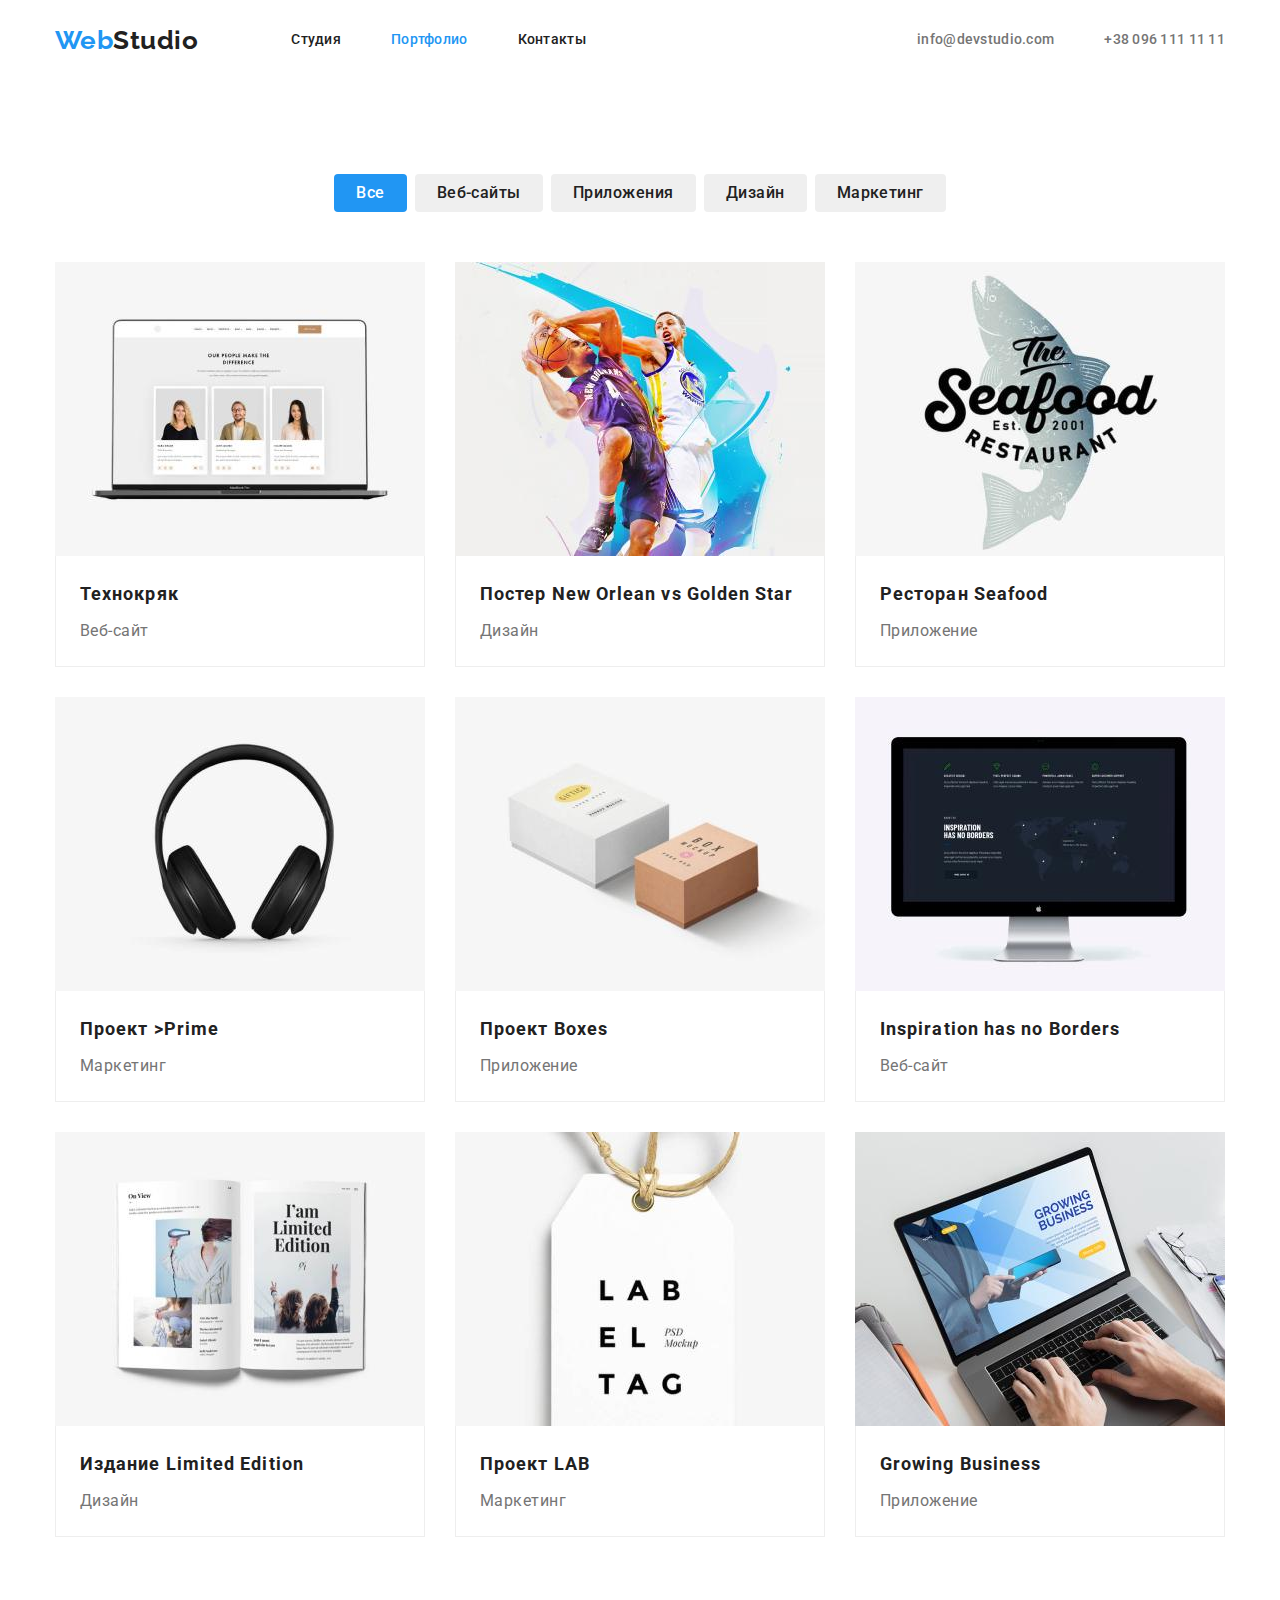
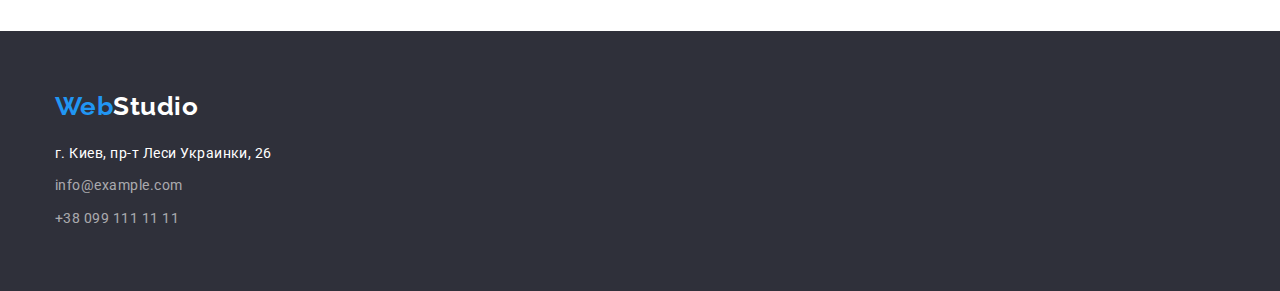
==== portfolio.html @ e7c5a392 "Add projects files" ====
<!DOCTYPE html>
<html lang="ru">
<head>
    <meta charset="UTF-8">
    <meta http-equiv="X-UA-Compatible" content="IE=edge">
    <meta name="viewport" content="width=device-width, initial-scale=1.0">
    <title>Веб студия. Портфолио</title>
    <link rel="preconnect" href="https://fonts.googleapis.com">
    <link rel="preconnect" href="https://fonts.gstatic.com" crossorigin>
    <link href="https://fonts.googleapis.com/css2?family=Raleway:wght@700&family=Roboto:wght@400;500;700&display=swap" rel="stylesheet">
    <link rel="stylesheet" href="./css/styles.css">
</head>
<body>
    <header class="nav">
        <nav class="container"> 
            <a class="logo-link link" href="./index.html" lang="en">Web<span class="logo-right-header">Studio</span></a>
            <ul class="nav-list list">
                <li class="nav-item"><a class="nav-link link" href="./index.html">Студия</a></li>
                <li class="nav-item"><a class="nav-link link current" href="./portfolio.html">Портфолио</a></li>
                <li class="nav-item"><a class="nav-link link" href="">Контакты</a></li>
            </ul>
            <ul class="contacts-list list">
                <li class="contacts-item"><a class="contacts-link link" href="mailto:info@devstudio.com">info@devstudio.com</a></li>
                <li class="contacts-item"><a class="contacts-link link" href="tel:+380961111111">+38 096 111 11 11</a></li>
            </ul>
        </nav>
    </header>
    <main>      
        <section class="section">
            <div class="container">
                <h1 class="visually-hidden">Наши проекты</h1>
                <ul class="projects-filter-list list">
                    <li class="projects-filter-item"><button class="projects-filter-btn current" type="button">Все</button></li>
                    <li class="projects-filter-item"><button class="projects-filter-btn" type="button">Веб-сайты</button></li>
                    <li class="projects-filter-item"><button class="projects-filter-btn" type="button">Приложения</button></li>
                    <li class="projects-filter-item"><button class="projects-filter-btn" type="button">Дизайн</button></li>
                    <li class="projects-filter-item"><button class="projects-filter-btn" type="button">Маркетинг</button></li>
                </ul>
                <ul class="projects-list list">
                    <li class="projects-item">
                        <img class="project-image" src="./images/projects-01.jpg" alt="Технокряк" width="370">
                        <div class="projects-item-text">
                            <h2 class="projects-item-title">Технокряк</h2>
                            <p class="projects-item-content">Веб-сайт</p>
                        </div>        
                    </li>
                    <li class="projects-item">
                        <img class="project-image" src="./images/projects-02.jpg" alt="Постер New Orlean vs Golden Star">
                        <div class="projects-item-text">
                            <h2 class="projects-item-title">Постер <span lang="en">New Orlean vs Golden Star</span></h2>
                            <p class="projects-item-content">Дизайн</p>
                        </div>
                    </li>
                    <li class="projects-item">
                        <img class="project-image" src="./images/projects-03.jpg" alt="Ресторан Seafood" width="370">
                        <div class="projects-item-text">
                            <h2 class="projects-item-title">Ресторан <span lang="en">Seafood</span></h2>
                            <p class="projects-item-content">Приложение</p>
                        </div>
                    </li>
                    <li class="projects-item">
                        <img class="project-image" src="./images/projects-04.jpg" alt="Проект Prime" width="370">
                        <div class="projects-item-text">
                            <h2 class="projects-item-title">Проект <span lang="en">>Prime</span></h2>
                            <p class="projects-item-content">Маркетинг</p>
                        </div>
                    </li>
                    <li class="projects-item">
                        <img class="project-image" src="./images/projects-05.jpg" alt="Проект Boxes" width="370">
                        <div class="projects-item-text">
                            <h2 class="projects-item-title">Проект <span lang="en">Boxes</span></h2>
                            <p class="projects-item-content">Приложение</p>
                        </div>
                    </li>
                    <li class="projects-item">
                        <img class="project-image" src="./images/projects-06.jpg" alt="Inspiration has no Borders" width="370">
                        <div class="projects-item-text">
                            <h2 class="projects-item-title"><span lang="en">Inspiration has no Borders</span></h2>
                            <p class="projects-item-content">Веб-сайт</p>
                        </div>
                    </li>
                    <li class="projects-item">
                        <img class="project-image" src="./images/projects-07.jpg" alt="Издание Limited Edition" width="370">
                        <div class="projects-item-text">
                            <h2 class="projects-item-title">Издание <span lang="en">Limited Edition</span></h2>
                            <p class="projects-item-content">Дизайн</p>
                        </div>
                    </li>
                    <li class="projects-item">
                        <img class="project-image" src="./images/projects-08.jpg" alt="Проект LAB" width="370">
                        <div class="projects-item-text">
                            <h2 class="projects-item-title">Проект <span lang="en">LAB</span></h2>
                            <p class="projects-item-content">Маркетинг</p>
                        </div>
                    </li>
                    <li class="projects-item">
                        <img class="project-image" src="./images/projects-09.jpg" alt="Growing Business" width="370">
                        <div class="projects-item-text">
                            <h2 class="projects-item-title"><span lang="en">Growing Business</span></h2>
                            <p class="projects-item-content">Приложение</p>
                        </div>
                    </li>
                </ul>
            </div>    
        </section>            
    </main>
    <footer class="footer">
        <div class="container">
            <a class="footer-logo link" href="" lang="en">Web<span class="logo-right-footer">Studio</span></a>
            <address class="footer-contacts">
                <ul class="footer-list list">
                    <li class="footer-item"><a class="footer-address link" href="https://goo.gl/maps/M67AdTq7nE6yMvPk6" target="_blank" rel="noopener noreferrer">г. Киев, пр-т Леси Украинки, 26</a></li>
                    <li class="footer-item"><a class="footer-contact link" href="mailto:info@example.com">info@example.com</a></li>
                    <li class="footer-item"><a class="footer-contact link" href="tel:+380991111111">+38 099 111 11 11</a></li>
                </ul>
            </address>
        </div>
    </footer>
</body>
</html>
---- css/styles.css ----
/* -------------------GLOBAL------------------- */

:root {
  /* Text colors */
  --accent-color: #2196f3;
  --main-text-color: #212121;
  --second-text-color: #757575;
  --third-text-color: #ffffff;
  --fourth-text-color: rgba(255, 255, 255, 0.6);

  /* Block colors */
  --first-block-color: #2f303a;
  --second-block-color: #f5f4fa;
  --third-block-color: #ffffff;

  /* Border colors */
  --boder-color: #eeeeee;

  /* Container size */
  --container-size: 1200px;
  --container-padding: 15px;
}

html {
  box-sizing: border-box;
}

*,
*::before,
*::after {
  box-sizing: inherit;
}

body {
  font-family: 'Roboto', sans-serif;
  /* flood-color: var(--main-text-color); */
  color: var(--main-text-color);
  background: var(--third-block-color);
  letter-spacing: 0.03em;
  margin: 0;
}

button {
  border: none;
  border-radius: 4px;
  cursor: pointer;
}
h1,
h2,
h3,
ul,
p {
  margin: 0;
  padding: 0;
}

.link {
  text-decoration: none;
}

.list {
  list-style-type: none;
}

.section {
  padding-bottom: 94px;
  padding-top: 94px;
}

.container > h2 {
  margin-bottom: 50px;
}

.container {
  margin-left: auto;
  margin-right: auto;
  width: var(--container-size);
  padding-left: var(--container-padding);
  padding-right: var(--container-padding);
}

/* -------------------HEADER------------------- */

.nav .container {
  display: flex;
  align-items: center;
}

.logo-link {
  margin-right: 93px;
  padding-top: 24px;
  padding-bottom: 24px;
  font-family: Raleway, sans-serif;
  font-weight: 700;
  font-size: 26px;
  line-height: 1.19;
  color: var(--accent-color);
}

.logo-right-header {
  color: var(--main-text-color);
}

.nav-list {
  display: flex;
}

.nav-item:not(:last-child) {
  margin-right: 50px;
}

.nav-link {
  display: block;
  font-weight: 500;
  font-size: 14px;
  line-height: 1.14;
  letter-spacing: 0.02em;
  color: var(--main-text-color);
  padding: 32px 0;
}

.nav-link.current {
  color: var(--accent-color);
}

.nav-link:hover,
.nav-link:focus,
.contacts-link:hover,
.contacts-link:focus {
  color: var(--accent-color);
}

.contacts-list {
  display: flex;
  margin-left: auto;
}

.contacts-item:not(:last-child) {
  margin-right: 50px;
}

.contacts-link {
  display: block;
  padding-top: 32px;
  padding-bottom: 32px;
  font-weight: 500;
  font-size: 14px;
  line-height: 1.14;
  letter-spacing: 0.02em;
  color: var(--second-text-color);
}

/* -------------------HERO------------------- */

.hero {
  background-color: var(--first-block-color);
  padding-top: 200px;
  padding-bottom: 200px;
  text-align: center;
}

.container > h1 {
  width: 696px;
  margin-left: auto;
  margin-right: auto;
}

.hero-title {
  font-weight: 700;
  font-size: 44px;
  line-height: 1.36;
  letter-spacing: 0.06em;
  text-transform: uppercase;
  color: var(--third-text-color);
  margin-bottom: 30px;
}

.hero-btn {
  font-family: inherit;
  font-weight: 700;
  font-size: 16px;
  line-height: 1.87;
  letter-spacing: 0.06em;
  background-color: var(--accent-color);
  color: var(--third-text-color);

  min-width: 200px;
  height: 50px;

  padding-right: 32px;
  padding-left: 32px;

  box-shadow: 0px 4px 4px rgba(0, 0, 0, 0.15);
}

/* -------------------REASONS------------------- */

.visually-hidden {
  position: absolute;
  white-space: nowrap;
  width: 1px;
  height: 1px;
  overflow: hidden;
  border: 0;
  padding: 0;
  clip: rect(0 0 0 0);
  clip-path: inset(50%);
  margin: -1px;
}

.reasons-list {
  display: flex;
  flex-wrap: wrap;
  margin-left: -30px;
  margin-top: -30px;
}

.reason-item {
  margin-top: 30px;
  margin-left: 30px;
  flex-basis: calc((100% - 4 * 30px) / 4);
}

.reason-title {
  font-weight: 700;
  font-size: 14px;
  line-height: 1.14;
  text-transform: uppercase;
  color: var(--main-text-color);
  margin-bottom: 10px;
}

.reason-content {
  font-size: 14px;
  line-height: 1.71;
  color: var(--second-text-color);
}

/* -------------------WORKS------------------- */

.section:nth-child(3) {
  padding-top: 0;
}

.works-title {
  font-weight: 700;
  font-size: 36px;
  line-height: 1.17;
  text-align: center;
  color: var(--main-text-color);
}

.works-list {
  display: flex;
  flex-wrap: wrap;
  margin-top: -30px;
  margin-left: -30px;
}

.works-item {
  margin-top: 30px;
  margin-left: 30px;
  flex-basis: calc((100% - 3 * 30px) / 3);
}

.works-img {
  display: block;
  min-width: 100%;
  height: auto;
}

/* -------------------TEAM------------------- */

.section:nth-child(4) {
  background-color: var(--second-block-color);
}

.team-item {
  background-color: var(--third-block-color);
  box-shadow: 0px 1px 3px rgba(0, 0, 0, 0.12), 0px 1px 1px rgba(0, 0, 0, 0.14),
    0px 2px 1px rgba(0, 0, 0, 0.2);
  border-radius: 0px 0px 4px 4px;
}

.team-title {
  font-weight: 700;
  font-size: 36px;
  line-height: 1.17;
  text-align: center;
  color: var(--main-text-color);
}

.team-list {
  display: flex;
  flex-wrap: wrap;
  margin-top: -30px;
  margin-left: -30px;
}

.team-item {
  margin-top: 30px;
  margin-left: 30px;
  flex-basis: ((100% - 4 * 30px)/4);
}

.team-item-photo {
  display: block;
}

.team-item-text {
  padding-top: 30px;
  padding-bottom: 30px;
}

.team-person-name {
  margin-bottom: 10px;
  font-weight: 500;
  font-size: 16px;
  line-height: 1.19;
  text-align: center;
  color: var(--main-text-color);
}

.team-person-position {
  font-size: 16px;
  line-height: 1.19;
  text-align: center;
  color: var(--second-text-color);
}

/* -------------------FOOTER------------------- */

.footer {
  background-color: var(--first-block-color);
  padding-top: 60px;
  padding-bottom: 60px;
}

.footer-logo {
  font-family: Raleway;
  font-weight: 700;
  font-size: 26px;
  line-height: 1.19;
  color: var(--accent-color);
}

.logo-right-footer {
  color: var(--third-text-color);
}

.footer-list {
  margin: 20px 0 0 0;
}

.footer-contacts {
  font-style: inherit;
}

.footer-address {
  font-size: 14px;
  line-height: 1.71;
  color: var(--third-text-color);
}

.footer-contact {
  font-size: 14px;
  line-height: 1.71;
  color: var(--fourth-text-color);
}

.footer-item:not(:last-child) {
  margin-bottom: 9px;
}

.footer-address:hover,
.footer-address:focus,
.footer-contact:hover,
.footer-contact:focus {
  color: var(--accent-color);
}

/* ==========page PORTFOLIO========== */

/* -------------------PROJECTS------------------- */

.projects-filter-list {
  display: flex;
  justify-content: center;
  margin-bottom: 50px;
}

.projects-filter-item:not(:last-child) {
  margin-right: 8px;
}

.projects-filter-btn {
  font-family: inherit;
  font-weight: 500;
  font-size: 16px;
  line-height: 1.62;
  letter-spacing: 0.03em;
  color: var(--main-text-color);

  padding-top: 6px;
  padding-bottom: 6px;
  padding-left: 22px;
  padding-right: 22px;
}

.projects-filter-btn.current,
.projects-filter-btn:hover,
.projects-filter-btn:focus {
  color: var(--third-text-color);
  background-color: var(--accent-color);
}

.projects-list {
  display: flex;
  flex-wrap: wrap;
  margin-top: -30px;
  margin-left: -30px;
}

.projects-item {
  margin-top: 30px;
  margin-left: 30px;
  flex-basis: calc((100% - 3 * 30px) / 3);
}

.project-image {
  display: block;
}

.projects-item-text {
  padding: 20px 24px;
  background-color: var(--third-block-color);
  border-left: 1px solid var(--boder-color);
  border-right: 1px solid var(--boder-color);
  border-bottom: 1px solid var(--boder-color);
}

.projects-item-title {
  font-weight: 700;
  font-size: 18px;
  line-height: 2;
  letter-spacing: 0.06em;
  color: var(--main-text-color);
  margin-bottom: 4px;
}

.projects-item-content {
  font-size: 16px;
  line-height: 1.87;
  color: var(--second-text-color);
}
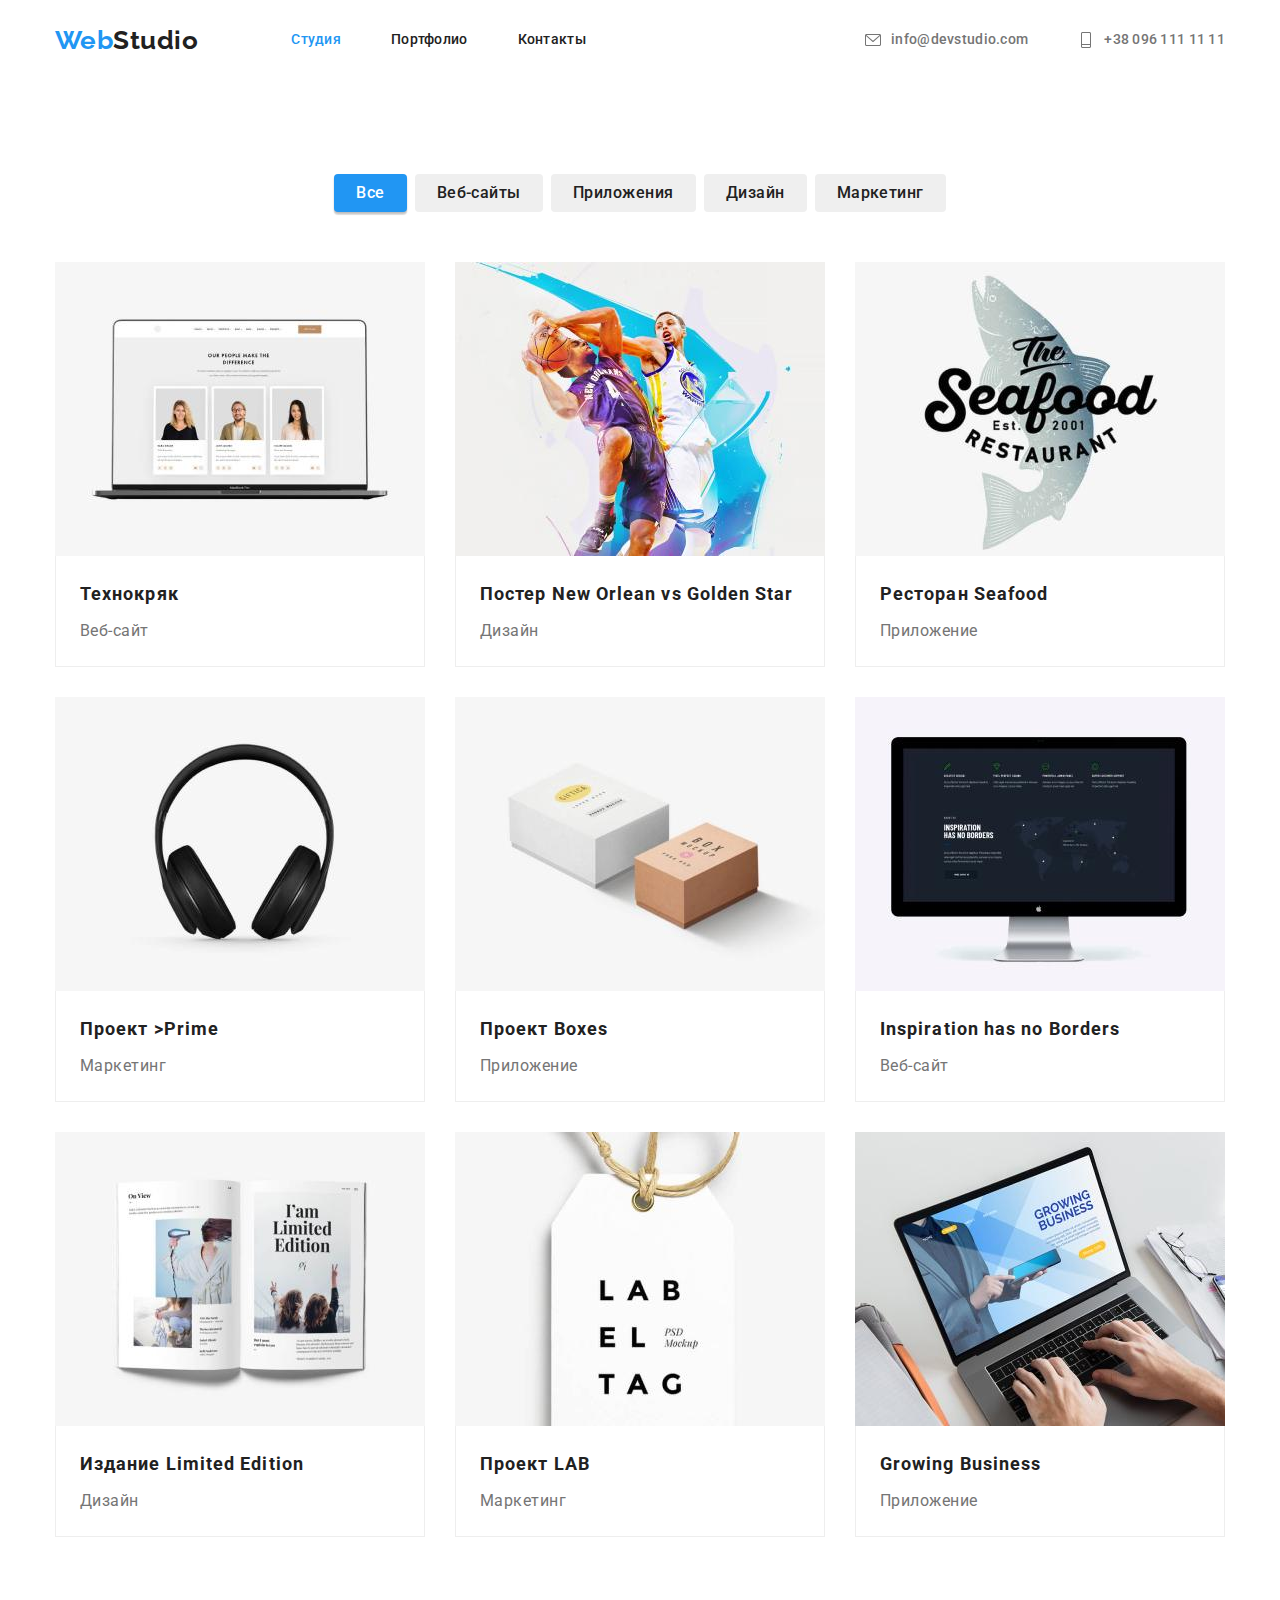
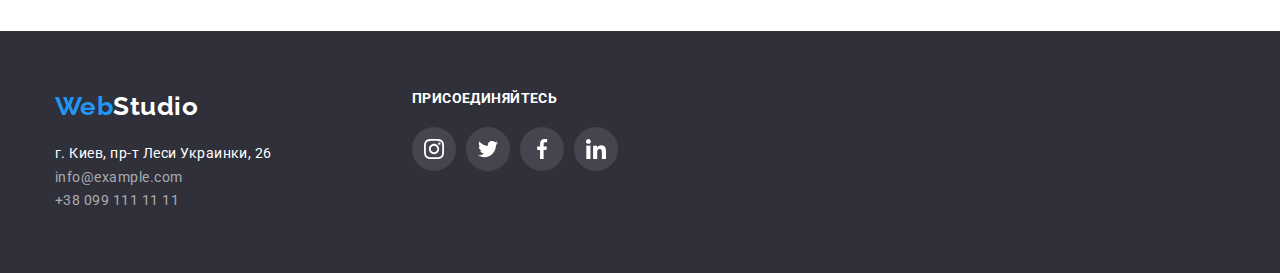
==== commit 4f8c5430: "Word four homework" ====
--- a/portfolio.html
+++ b/portfolio.html
@@ -12,16 +12,30 @@
 </head>
 <body>
     <header class="nav">
-        <nav class="container"> 
+        <nav class="container">
             <a class="logo-link link" href="./index.html" lang="en">Web<span class="logo-right-header">Studio</span></a>
             <ul class="nav-list list">
-                <li class="nav-item"><a class="nav-link link" href="./index.html">Студия</a></li>
-                <li class="nav-item"><a class="nav-link link current" href="./portfolio.html">Портфолио</a></li>
+                <li class="nav-item"><a class="nav-link link current" href="./index.html">Студия</a></li>
+                <li class="nav-item"><a class="nav-link link" href="./portfolio.html">Портфолио</a></li>
                 <li class="nav-item"><a class="nav-link link" href="">Контакты</a></li>
             </ul>
             <ul class="contacts-list list">
-                <li class="contacts-item"><a class="contacts-link link" href="mailto:info@devstudio.com">info@devstudio.com</a></li>
-                <li class="contacts-item"><a class="contacts-link link" href="tel:+380961111111">+38 096 111 11 11</a></li>
+                <li class="contacts-item">
+                    <a class="contacts-link link" href="mailto:info@devstudio.com">
+                        <svg class="header-ico" width="16px" height="16px">
+                            <use href="./images/icons.svg#mail"></use>
+                        </svg>
+                        info@devstudio.com
+                    </a>
+                </li>
+                <li class="contacts-item">
+                    <a class="contacts-link link" href="tel:+380961111111">
+                        <svg class="header-ico" width="16px" height="16px">
+                            <use href="./images/icons.svg#phone"></use>
+                        </svg>
+                        +38 096 111 11 11
+                    </a>
+                </li>
             </ul>
         </nav>
     </header>
@@ -38,67 +52,85 @@
                 </ul>
                 <ul class="projects-list list">
                     <li class="projects-item">
-                        <img class="project-image" src="./images/projects-01.jpg" alt="Технокряк" width="370">
-                        <div class="projects-item-text">
-                            <h2 class="projects-item-title">Технокряк</h2>
-                            <p class="projects-item-content">Веб-сайт</p>
-                        </div>        
+                        <a href="" class="project-item-link link">
+                            <img class="project-image" src="./images/projects-01.jpg" alt="Технокряк" width="370">
+                            <div class="projects-item-text">
+                                <h2 class="projects-item-title">Технокряк</h2>
+                                <p class="projects-item-content">Веб-сайт</p>
+                            </div>
+                        </a>                                
                     </li>
                     <li class="projects-item">
-                        <img class="project-image" src="./images/projects-02.jpg" alt="Постер New Orlean vs Golden Star">
-                        <div class="projects-item-text">
-                            <h2 class="projects-item-title">Постер <span lang="en">New Orlean vs Golden Star</span></h2>
-                            <p class="projects-item-content">Дизайн</p>
-                        </div>
+                        <a href="" class="project-item-link link">
+                            <img class="project-image" src="./images/projects-02.jpg" alt="Постер New Orlean vs Golden Star">
+                            <div class="projects-item-text">
+                                <h2 class="projects-item-title">Постер <span lang="en">New Orlean vs Golden Star</span></h2>
+                                <p class="projects-item-content">Дизайн</p>
+                            </div>
+                        </a>                        
                     </li>
                     <li class="projects-item">
-                        <img class="project-image" src="./images/projects-03.jpg" alt="Ресторан Seafood" width="370">
-                        <div class="projects-item-text">
-                            <h2 class="projects-item-title">Ресторан <span lang="en">Seafood</span></h2>
-                            <p class="projects-item-content">Приложение</p>
-                        </div>
+                        <a href="" class="project-item-link link">
+                            <img class="project-image" src="./images/projects-03.jpg" alt="Ресторан Seafood" width="370">
+                            <div class="projects-item-text">
+                                <h2 class="projects-item-title">Ресторан <span lang="en">Seafood</span></h2>
+                                <p class="projects-item-content">Приложение</p>
+                            </div>
+                        </a>                        
                     </li>
                     <li class="projects-item">
-                        <img class="project-image" src="./images/projects-04.jpg" alt="Проект Prime" width="370">
-                        <div class="projects-item-text">
-                            <h2 class="projects-item-title">Проект <span lang="en">>Prime</span></h2>
-                            <p class="projects-item-content">Маркетинг</p>
-                        </div>
+                        <a href="" class="project-item-link link">
+                            <img class="project-image" src="./images/projects-04.jpg" alt="Проект Prime" width="370">
+                            <div class="projects-item-text">
+                                <h2 class="projects-item-title">Проект <span lang="en">>Prime</span></h2>
+                                <p class="projects-item-content">Маркетинг</p>
+                            </div>
+                        </a>                        
                     </li>
                     <li class="projects-item">
-                        <img class="project-image" src="./images/projects-05.jpg" alt="Проект Boxes" width="370">
-                        <div class="projects-item-text">
-                            <h2 class="projects-item-title">Проект <span lang="en">Boxes</span></h2>
-                            <p class="projects-item-content">Приложение</p>
-                        </div>
+                        <a href="" class="project-item-link link">
+                            <img class="project-image" src="./images/projects-05.jpg" alt="Проект Boxes" width="370">
+                            <div class="projects-item-text">
+                                <h2 class="projects-item-title">Проект <span lang="en">Boxes</span></h2>
+                                <p class="projects-item-content">Приложение</p>
+                            </div>
+                        </a>                        
                     </li>
                     <li class="projects-item">
-                        <img class="project-image" src="./images/projects-06.jpg" alt="Inspiration has no Borders" width="370">
-                        <div class="projects-item-text">
-                            <h2 class="projects-item-title"><span lang="en">Inspiration has no Borders</span></h2>
-                            <p class="projects-item-content">Веб-сайт</p>
-                        </div>
+                        <a href="" class="project-item-link link">
+                            <img class="project-image" src="./images/projects-06.jpg" alt="Inspiration has no Borders" width="370">
+                            <div class="projects-item-text">
+                                <h2 class="projects-item-title"><span lang="en">Inspiration has no Borders</span></h2>
+                                <p class="projects-item-content">Веб-сайт</p>
+                            </div>
+                        </a>                        
                     </li>
                     <li class="projects-item">
-                        <img class="project-image" src="./images/projects-07.jpg" alt="Издание Limited Edition" width="370">
-                        <div class="projects-item-text">
-                            <h2 class="projects-item-title">Издание <span lang="en">Limited Edition</span></h2>
-                            <p class="projects-item-content">Дизайн</p>
-                        </div>
+                        <a href="" class="project-item-link link">
+                            <img class="project-image" src="./images/projects-07.jpg" alt="Издание Limited Edition" width="370">
+                            <div class="projects-item-text">
+                                <h2 class="projects-item-title">Издание <span lang="en">Limited Edition</span></h2>
+                                <p class="projects-item-content">Дизайн</p>
+                            </div>
+                        </a>                        
                     </li>
                     <li class="projects-item">
-                        <img class="project-image" src="./images/projects-08.jpg" alt="Проект LAB" width="370">
-                        <div class="projects-item-text">
-                            <h2 class="projects-item-title">Проект <span lang="en">LAB</span></h2>
-                            <p class="projects-item-content">Маркетинг</p>
-                        </div>
+                        <a href="" class="project-item-link link">
+                            <img class="project-image" src="./images/projects-08.jpg" alt="Проект LAB" width="370">
+                            <div class="projects-item-text">
+                                <h2 class="projects-item-title">Проект <span lang="en">LAB</span></h2>
+                                <p class="projects-item-content">Маркетинг</p>
+                            </div>
+                        </a>                        
                     </li>
                     <li class="projects-item">
-                        <img class="project-image" src="./images/projects-09.jpg" alt="Growing Business" width="370">
-                        <div class="projects-item-text">
-                            <h2 class="projects-item-title"><span lang="en">Growing Business</span></h2>
-                            <p class="projects-item-content">Приложение</p>
-                        </div>
+                        <a href="" class="project-item-link link">
+                            <img class="project-image" src="./images/projects-09.jpg" alt="Growing Business" width="370">
+                            <div class="projects-item-text">
+                                <h2 class="projects-item-title"><span lang="en">Growing Business</span></h2>
+                                <p class="projects-item-content">Приложение</p>
+                            </div>
+                        </a>                        
                     </li>
                 </ul>
             </div>    
@@ -106,14 +138,57 @@
     </main>
     <footer class="footer">
         <div class="container">
-            <a class="footer-logo link" href="" lang="en">Web<span class="logo-right-footer">Studio</span></a>
-            <address class="footer-contacts">
-                <ul class="footer-list list">
-                    <li class="footer-item"><a class="footer-address link" href="https://goo.gl/maps/M67AdTq7nE6yMvPk6" target="_blank" rel="noopener noreferrer">г. Киев, пр-т Леси Украинки, 26</a></li>
-                    <li class="footer-item"><a class="footer-contact link" href="mailto:info@example.com">info@example.com</a></li>
-                    <li class="footer-item"><a class="footer-contact link" href="tel:+380991111111">+38 099 111 11 11</a></li>
-                </ul>
-            </address>
+            <div class="footer-content">
+                <!-- FOOTER CONTACTS -->
+                <div class="footer-contacts">
+                    <a class="footer-logo link" href="" lang="en">Web<span class="logo-right-footer">Studio</span></a>
+                    <address class="footer-contacts">
+                        <ul class="footer-list list">
+                            <li class="footer-contacts-item"><a class="footer-address link"
+                                    href="https://goo.gl/maps/M67AdTq7nE6yMvPk6" target="_blank"
+                                    rel="noopener noreferrer">г. Киев, пр-т Леси Украинки, 26</a></li>
+                            <li class="footer-contacts-item"><a class="footer-contact-link link"
+                                    href="mailto:info@example.com">info@example.com</a></li>
+                            <li class="footer-contacts-item"><a class="footer-contact-link link"
+                                    href="tel:+380991111111">+38 099 111 11 11</a></li>
+                        </ul>
+                    </address>
+                </div>
+                <!-- FOOTER SOCIAL -->
+                <div class="footer-social">
+                    <p class="footer-social-title">присоединяйтесь</p>
+                    <ul class="footer-social-list list">
+                        <li class="footer-social-item">
+                            <a href="" class="footer-social-link">
+                                <svg class="footer-social-icon" width="20" height="20">
+                                    <use href="./images/icons.svg#instagram"></use>
+                                </svg>
+                            </a>
+                        </li>
+                        <li class="footer-social-item">
+                            <a href="" class="footer-social-link">
+                                <svg class="footer-social-icon" width="20" height="20">
+                                    <use href="./images/icons.svg#twitter"></use>
+                                </svg>
+                            </a>
+                        </li>
+                        <li class="footer-social-item">
+                            <a href="" class="footer-social-link">
+                                <svg class="footer-social-icon" width="20" height="20">
+                                    <use href="./images/icons.svg#facebook"></use>
+                                </svg>
+                            </a>
+                        </li>
+                        <li class="footer-social-item">
+                            <a href="" class="footer-social-link">
+                                <svg class="footer-social-icon" width="20" height="20">
+                                    <use href="./images/icons.svg#linkedin"></use>
+                                </svg>
+                            </a>
+                        </li>
+                    </ul>
+                </div>
+            </div>
         </div>
     </footer>
 </body>
--- a/css/styles.css
+++ b/css/styles.css
@@ -130,17 +130,27 @@
   color: var(--accent-color);
 }
 
+.header-ico {
+  fill: currentColor;
+  margin-right: 10px;
+  padding: 0;
+}
+
 .contacts-list {
   display: flex;
   margin-left: auto;
 }
+
+/* .contact-item {
+} */
 
 .contacts-item:not(:last-child) {
   margin-right: 50px;
 }
 
 .contacts-link {
-  display: block;
+  display: flex;
+  /* align-items: center; */
   padding-top: 32px;
   padding-bottom: 32px;
   font-weight: 500;
@@ -154,6 +164,11 @@
 
 .hero {
   background-color: var(--first-block-color);
+  background-image: linear-gradient(rgba(47, 48, 58, 0.4), rgba(47, 48, 58, 0.4)),
+    url(../images/bg-hero.jpg);
+  background-repeat: no-repeat;
+  background-size: cover;
+  /* background-position: bottom; */
   padding-top: 200px;
   padding-bottom: 200px;
   text-align: center;
@@ -221,6 +236,17 @@
   flex-basis: calc((100% - 4 * 30px) / 4);
 }
 
+.container-icon {
+  width: 270px;
+  height: 120px;
+  margin-bottom: 30px;
+  background: #f5f4fa;
+  border-radius: 4px;
+  display: flex;
+  justify-content: center;
+  align-items: center;
+}
+
 .reason-title {
   font-weight: 700;
   font-size: 14px;
@@ -300,7 +326,7 @@
 .team-item {
   margin-top: 30px;
   margin-left: 30px;
-  flex-basis: ((100% - 4 * 30px)/4);
+  flex-basis: calc((100% - 4 * 30px) / 4);
 }
 
 .team-item-photo {
@@ -326,9 +352,99 @@
   line-height: 1.19;
   text-align: center;
   color: var(--second-text-color);
+  margin-bottom: 16px;
+}
+
+.team-social-list {
+  display: flex;
+  justify-content: center;
+}
+
+.team-social-item {
+  width: 44px;
+  height: 44px;
+}
+
+.team-social-item:not(:last-child) {
+  margin-right: 10px;
+}
+
+.team-social-link {
+  width: 100%;
+  height: 100%;
+  border-radius: 50%;
+  display: flex;
+  align-items: center;
+  justify-content: center;
+}
+
+.team-social-link:hover,
+.team-social-link:focus {
+  background-color: var(--accent-color);
+  fill: #ffffff;
+}
+
+.team-social-icon {
+  fill: #afb1b8;
+}
+
+.team-social-link:hover .team-social-icon,
+.team-social-link:focus .team-social-icon {
+  fill: #ffffff;
+}
+
+/* ------------------- CLIENTS------------------- */
+
+.clients-title {
+  font-weight: 700;
+  font-size: 36px;
+  line-height: 1.17;
+  text-align: center;
+  letter-spacing: 0.03em;
+  color: var(--main-text-color);
+  margin-bottom: 50px;
+}
+
+.clients-list {
+  display: flex;
+  flex-wrap: wrap;
+  margin-left: -30px;
+  margin-top: -30px;
+}
+
+.clients-item {
+  width: 170px;
+  height: 92px;
+  margin-left: 30px;
+  margin-top: 30px;
+  flex-basis: calc((100% - 6 * 30px) / 6);
+}
+
+.clients-item-link {
+  display: flex;
+  align-items: center;
+  justify-content: center;
+  width: 100%;
+  height: 100%;
+  border: 1px solid #afb1b8;
+  border-radius: 4px;
+  color: #afb1b8;
+  /* padding: 16px 32px; */
+}
+
+.clients-item-link:hover {
+  border-color: var(--accent-color);
+  color: var(--accent-color);
+}
+
+.clients-item-icon {
+  /* fill: #afb1b8; */
+  fill: currentColor;
 }
 
 /* -------------------FOOTER------------------- */
+
+/* FOOTER CONTACTS */
 
 .footer {
   background-color: var(--first-block-color);
@@ -362,7 +478,7 @@
   color: var(--third-text-color);
 }
 
-.footer-contact {
+.footer-contact-link {
   font-size: 14px;
   line-height: 1.71;
   color: var(--fourth-text-color);
@@ -374,9 +490,63 @@
 
 .footer-address:hover,
 .footer-address:focus,
-.footer-contact:hover,
-.footer-contact:focus {
+.footer-contact-link:hover,
+.footer-contact-link:focus {
   color: var(--accent-color);
+}
+
+/* FOOTER SOCIAL */
+
+.footer-content {
+  display: flex;
+}
+
+.footer-contacts {
+  margin-right: 70px;
+}
+
+.footer-social-list {
+  display: flex;
+  justify-content: center;
+}
+
+.footer-social-title {
+  font-weight: 700;
+  font-size: 14px;
+  line-height: 1.14;
+  letter-spacing: 0.03em;
+  text-transform: uppercase;
+  color: var(--third-text-color);
+  margin-bottom: 20px;
+}
+
+.footer-social-item {
+  width: 44px;
+  height: 44px;
+}
+
+.footer-social-item + .footer-social-item {
+  margin-left: 10px;
+}
+
+.footer-social-link {
+  display: flex;
+  justify-content: center;
+  align-items: center;
+  background-color: #44454e;
+  border-radius: 50%;
+  width: 100%;
+  height: 100%;
+  color: var(--third-text-color);
+}
+
+.footer-social-link:hover,
+.footer-social-link:focus {
+  background-color: var(--accent-color);
+}
+
+.footer-social-icon {
+  fill: currentColor;
 }
 
 /* ==========page PORTFOLIO========== */
@@ -412,6 +582,8 @@
 .projects-filter-btn:focus {
   color: var(--third-text-color);
   background-color: var(--accent-color);
+  box-shadow: 0px 3px 1px rgba(0, 0, 0, 0.1), 0px 1px 2px rgba(0, 0, 0, 0.08),
+    0px 2px 2px rgba(0, 0, 0, 0.12);
 }
 
 .projects-list {
@@ -425,6 +597,17 @@
   margin-top: 30px;
   margin-left: 30px;
   flex-basis: calc((100% - 3 * 30px) / 3);
+}
+
+.project-item-link {
+  display: block;
+  cursor: pointer;
+}
+
+.project-item-link:hover,
+.project-item-link:focus {
+  box-shadow: 0px 1px 1px rgba(0, 0, 0, 0.12), 0px 4px 4px rgba(0, 0, 0, 0.06),
+    1px 4px 6px rgba(0, 0, 0, 0.16);
 }
 
 .project-image {
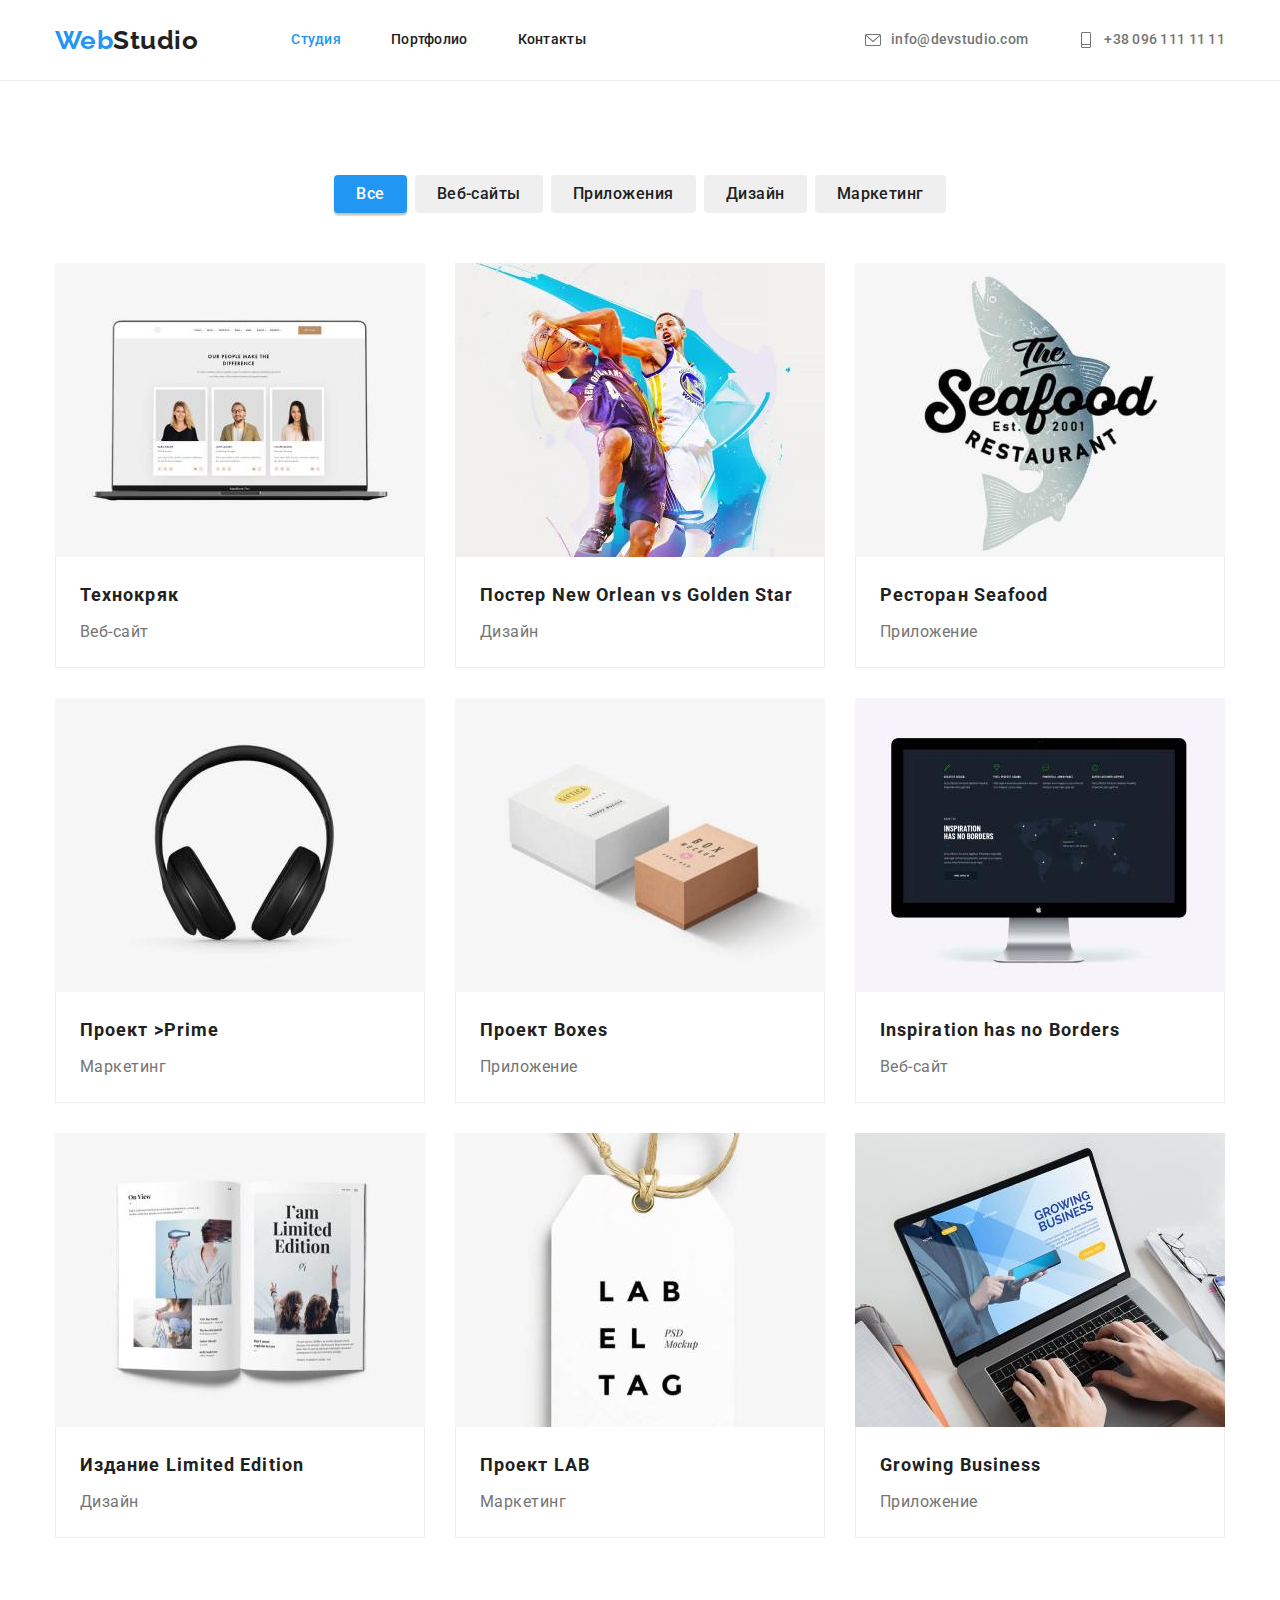
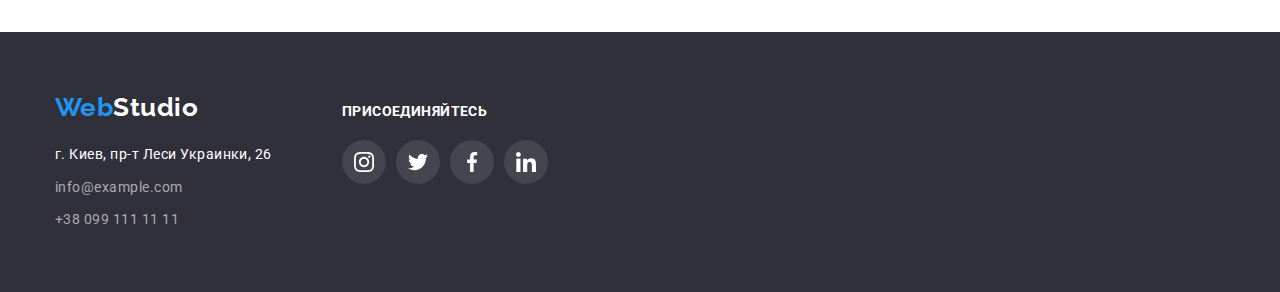
==== commit 455e3a0d: "Fix header" ====
--- a/portfolio.html
+++ b/portfolio.html
@@ -140,7 +140,7 @@
         <div class="container">
             <div class="footer-content">
                 <!-- FOOTER CONTACTS -->
-                <div class="footer-contacts">
+                <div class="footer-contacts-container">
                     <a class="footer-logo link" href="" lang="en">Web<span class="logo-right-footer">Studio</span></a>
                     <address class="footer-contacts">
                         <ul class="footer-list list">
--- a/css/styles.css
+++ b/css/styles.css
@@ -38,6 +38,7 @@
   background: var(--third-block-color);
   letter-spacing: 0.03em;
   margin: 0;
+  padding: 0;
 }
 
 button {
@@ -81,6 +82,10 @@
 
 /* -------------------HEADER------------------- */
 
+.nav {
+  border-bottom: 1px solid #ececec;
+}
+
 .nav .container {
   display: flex;
   align-items: center;
@@ -150,7 +155,7 @@
 
 .contacts-link {
   display: flex;
-  /* align-items: center; */
+  align-items: center;
   padding-top: 32px;
   padding-bottom: 32px;
   font-weight: 500;
@@ -172,6 +177,9 @@
   padding-top: 200px;
   padding-bottom: 200px;
   text-align: center;
+  max-width: 1600px;
+  margin-left: auto;
+  margin-right: auto;
 }
 
 .container > h1 {
@@ -376,21 +384,17 @@
   display: flex;
   align-items: center;
   justify-content: center;
+  color: #afb1b8;
 }
 
 .team-social-link:hover,
 .team-social-link:focus {
   background-color: var(--accent-color);
-  fill: #ffffff;
+  color: #ffffff;
 }
 
 .team-social-icon {
-  fill: #afb1b8;
-}
-
-.team-social-link:hover .team-social-icon,
-.team-social-link:focus .team-social-icon {
-  fill: #ffffff;
+  fill: currentColor;
 }
 
 /* ------------------- CLIENTS------------------- */
@@ -432,7 +436,8 @@
   /* padding: 16px 32px; */
 }
 
-.clients-item-link:hover {
+.clients-item-link:hover,
+.clients-item-link:focus {
   border-color: var(--accent-color);
   color: var(--accent-color);
 }
@@ -499,10 +504,15 @@
 
 .footer-content {
   display: flex;
-}
-
-.footer-contacts {
+  align-items: baseline;
+}
+
+.footer-contacts-container {
   margin-right: 70px;
+}
+
+.footer-contacts-item + .footer-contacts-item {
+  margin-top: 9px;
 }
 
 .footer-social-list {
